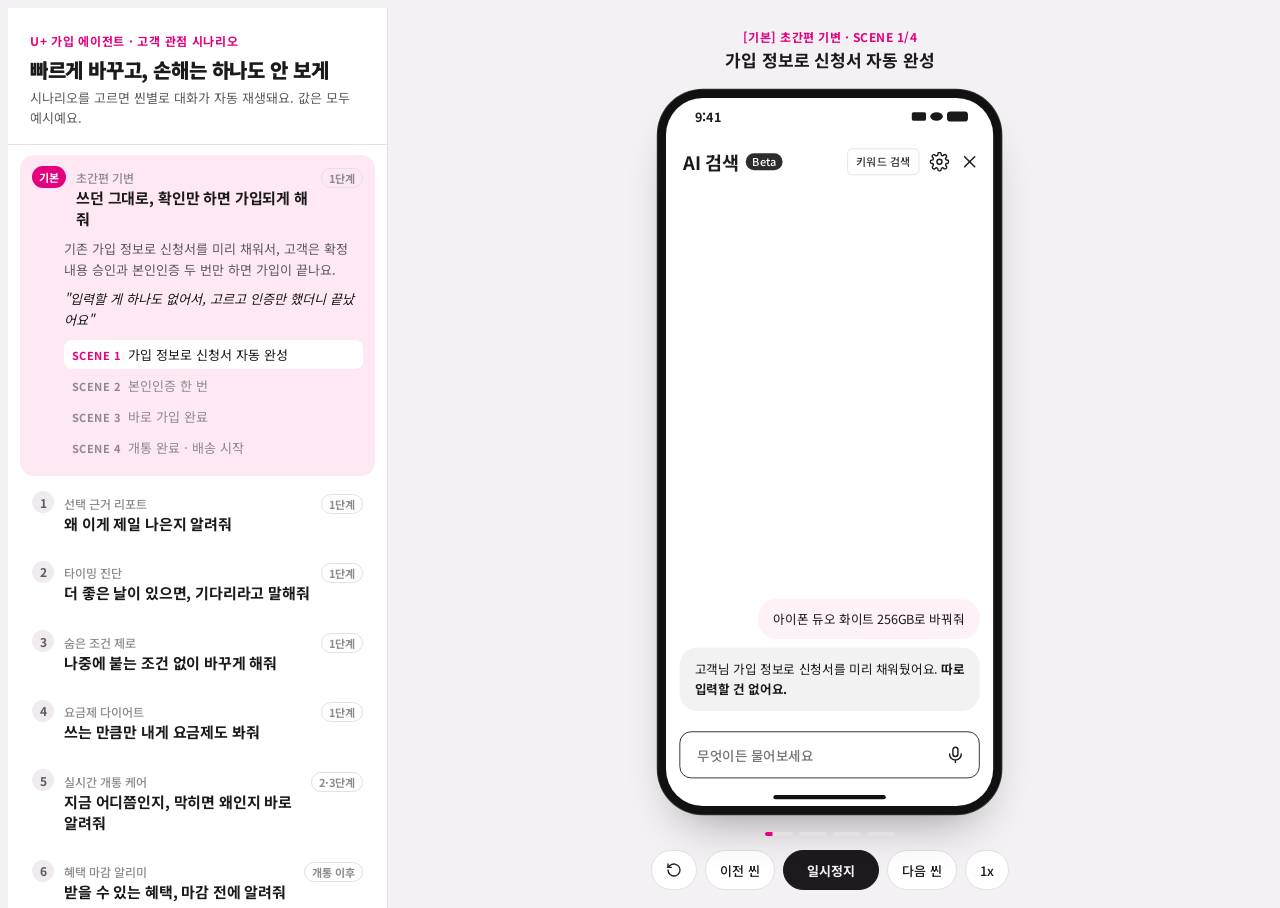
==== index.html @ d5997a5c "가입 에이전트 시나리오 프로토타입 추가 Co-Authored-By: Claude Opus 5.5 <noreply@anthropic.com> Claude-Session: https:" ====
<!doctype html>
<html lang="ko">
<head>
<meta charset="utf-8">
<meta name="viewport" content="width=device-width, initial-scale=1, viewport-fit=cover">
<title>가입 에이전트 시나리오</title>
<link rel="preconnect" href="https://fonts.googleapis.com">
<link rel="preconnect" href="https://fonts.gstatic.com" crossorigin>
<link rel="stylesheet" href="https://fonts.googleapis.com/css2?family=Noto+Sans+KR:wght@400;500;700;900&display=swap">
<link rel="stylesheet" href="src/styles.css">
</head>
<body>

<div class="app">
  <aside class="side">
    <div class="side-head">
      <div class="eyebrow">U+ 가입 에이전트 · 고객 관점 시나리오</div>
      <h1>빠르게 바꾸고, 손해는 하나도 안 보게</h1>
      <p>시나리오를 고르면 씬별로 대화가 자동 재생돼요. 값은 모두 예시예요.</p>
    </div>
    <nav class="list" id="list" aria-label="시나리오 목록"></nav>
  </aside>

  <main class="stage">
    <div class="scene-cap" aria-live="polite">
      <div class="k" id="capK"></div>
      <div class="t" id="capT"></div>
    </div>
    <div class="phone-wrap" id="wrap">
      <div class="phone-box" id="box">
        <div class="phone" id="phone">
          <div class="sb"><span>9:41</span><span class="sb-r"><span style="width:17px;height:10px"></span><span style="width:15px;height:10px;border-radius:50%"></span><span style="width:25px;height:12px;border-radius:4px"></span></span></div>
          <div class="hd">
            <div class="hd-t">AI 검색 <span class="beta">Beta</span></div>
            <div class="kw">키워드 검색</div>
            <svg class="ic" viewBox="0 0 24 24" fill="none" stroke="#1a1a1a" stroke-width="1.7"><circle cx="12" cy="12" r="3"/><path d="M19.4 15a1.7 1.7 0 0 0 .3 1.8l.1.1a2 2 0 1 1-2.8 2.8l-.1-.1a1.7 1.7 0 0 0-1.8-.3 1.7 1.7 0 0 0-1 1.5V21a2 2 0 1 1-4 0v-.1a1.7 1.7 0 0 0-1.1-1.5 1.7 1.7 0 0 0-1.8.3l-.1.1a2 2 0 1 1-2.8-2.8l.1-.1a1.7 1.7 0 0 0 .3-1.8 1.7 1.7 0 0 0-1.5-1H3a2 2 0 1 1 0-4h.1a1.7 1.7 0 0 0 1.5-1.1 1.7 1.7 0 0 0-.3-1.8l-.1-.1a2 2 0 1 1 2.8-2.8l.1.1a1.7 1.7 0 0 0 1.8.3H9a1.7 1.7 0 0 0 1-1.5V3a2 2 0 1 1 4 0v.1a1.7 1.7 0 0 0 1 1.5 1.7 1.7 0 0 0 1.8-.3l.1-.1a2 2 0 1 1 2.8 2.8l-.1.1a1.7 1.7 0 0 0-.3 1.8V9a1.7 1.7 0 0 0 1.5 1H21a2 2 0 1 1 0 4h-.1a1.7 1.7 0 0 0-1.5 1z"/></svg>
            <svg class="ic" viewBox="0 0 24 24" fill="none" stroke="#1a1a1a" stroke-width="1.8" stroke-linecap="round"><path d="M6 6l12 12M18 6L6 18"/></svg>
          </div>
          <div class="conv" id="conv"></div>
          <div class="ib"><div class="ib-f"><span>무엇이든 물어보세요</span>
            <svg class="ic" viewBox="0 0 24 24" fill="none" stroke="#1a1a1a" stroke-width="1.7" stroke-linecap="round"><rect x="9" y="3" width="6" height="11" rx="3"/><path d="M5 11a7 7 0 0 0 14 0M12 18v3"/></svg></div></div>
          <div class="home"></div>
          <div class="push" id="push"><div class="pi">U+</div><div style="flex:1;min-width:0"><div class="pa"><span id="pa">U+ one</span><span>지금</span></div><div class="pt" id="pt"></div><div class="px" id="px"></div></div></div>
        </div>
      </div>
    </div>
    <div class="prog" id="prog"></div>
    <div class="controls">
      <button class="ctl" id="bRestart" aria-label="처음부터"><svg viewBox="0 0 24 24" fill="none" stroke="currentColor" stroke-width="2" stroke-linecap="round"><path d="M3 12a9 9 0 1 0 3-6.7L3 8"/><path d="M3 3v5h5"/></svg></button>
      <button class="ctl" id="bPrev">이전 씬</button>
      <button class="ctl main" id="bPlay">일시정지</button>
      <button class="ctl" id="bNext">다음 씬</button>
      <button class="ctl" id="bSpeed" aria-label="재생 속도">1x</button>
    </div>
  </main>
</div>

<script src="src/icons.js"></script>
<script src="src/scenarios.js"></script>
<script src="src/app.js"></script>
</body>
</html>
---- src/styles.css ----
/* Layout: 좌측 시나리오 패널 + 우측 무대(폰 프레임 자동 재생). 폰 내부는 Figma C안 토큰 그대로, 바깥 페이지만 테마 대응 */
:root{
  --page:#f3f1f3; --panel:#ffffff; --ink:#1c1a1c; --ink-2:#5f5a60; --ink-3:#8f8a90;
  --line:#e4e0e4; --chip:#efebef; --accent:#e5007e; --accent-soft:#fde8f3;
  --f-ui:"Noto Sans KR", "Apple SD Gothic Neo", "Malgun Gothic", system-ui, sans-serif;
  /* Figma C안 (폰 내부 고정 라이트) */
  --c-white:#ffffff; --c-high:#f2f2f2; --c-higher:#e0e0e0; --c-border:#e0e0e0;
  --c-text:#1a1a1a; --c-text-4:#747474; --c-brand-low:#fef1f7; --c-brand:#e5007e;
  --c-warn-bg:#fff4e5; --c-warn:#b45a00;
}
@media (prefers-color-scheme: dark){ :root:not([data-theme="light"]){
  --page:#141214; --panel:#1e1b1e; --ink:#f1edf1; --ink-2:#b5aeb5; --ink-3:#857e86;
  --line:#322d32; --chip:#2a252a; --accent:#ff4fa7; --accent-soft:#3a1a2c; color-scheme:dark }}
:root[data-theme="dark"]{
  --page:#141214; --panel:#1e1b1e; --ink:#f1edf1; --ink-2:#b5aeb5; --ink-3:#857e86;
  --line:#322d32; --chip:#2a252a; --accent:#ff4fa7; --accent-soft:#3a1a2c; color-scheme:dark }

html,body{height:100%}
body{background:var(--page);color:var(--ink);font-family:var(--f-ui);font-size:14px;-webkit-font-smoothing:antialiased}
*{box-sizing:border-box}
button{font-family:inherit;cursor:pointer}
button:focus-visible{outline:2px solid var(--accent);outline-offset:2px}

.app{display:grid;grid-template-columns:minmax(300px,380px) 1fr;height:100%;min-height:640px}

/* ---------- Left panel ---------- */
.side{background:var(--panel);border-right:1px solid var(--line);display:flex;flex-direction:column;min-width:0;overflow:hidden}
.side-head{padding:24px max(22px, env(safe-area-inset-left,0px)) 16px;border-bottom:1px solid var(--line)}
.eyebrow{font-size:12px;font-weight:700;letter-spacing:.06em;color:var(--accent)}
.side-head h1{margin:6px 0 4px;font-size:20px;font-weight:900;letter-spacing:-.02em;text-wrap:balance}
.side-head p{margin:0;font-size:13px;color:var(--ink-2);line-height:1.55}
.list{flex:1;overflow-y:auto;padding:10px 12px 20px;display:flex;flex-direction:column;gap:4px}
.sc{display:block;width:100%;text-align:left;border:0;background:transparent;border-radius:14px;padding:12px 12px;color:inherit}
.sc:hover{background:var(--chip)}
.sc-top{display:flex;gap:10px;align-items:baseline}
.sc-num{flex:none;width:22px;height:22px;border-radius:50%;background:var(--chip);color:var(--ink-2);font-size:12px;font-weight:700;display:grid;place-items:center;transform:translateY(-1px)}
.sc-num.tag{width:auto;min-width:22px;padding:0 7px;border-radius:99px;font-size:11px}
.sc-name{font-size:12px;color:var(--ink-3);font-weight:500}
.sc-title{font-size:15px;font-weight:700;letter-spacing:-.01em;margin-top:1px;line-height:1.4}
.sc-stage{font-size:11px;font-weight:700;color:var(--ink-3);border:1px solid var(--line);border-radius:99px;padding:1px 7px;margin-left:auto;white-space:nowrap}
.sc-body{display:none;padding:10px 0 2px 32px}
.sc.on{background:var(--accent-soft)}
.sc.on .sc-num{background:var(--accent);color:#fff}
.sc.on .sc-body{display:block}
.sc-what{font-size:13px;color:var(--ink-2);line-height:1.6;margin:0 0 8px}
.sc-quote{font-size:13px;line-height:1.6;margin:0 0 10px;font-style:italic;color:var(--ink)}
.scenes{display:flex;flex-direction:column;gap:2px;margin:0;padding:0;list-style:none}
.scenes li{display:flex;gap:8px;align-items:center;font-size:13px;color:var(--ink-3);padding:5px 8px;border-radius:8px}
.scenes li b{font-weight:700;font-size:11px;letter-spacing:.04em;min-width:44px}
.scenes li.cur{color:var(--ink);background:var(--panel)}
.scenes li.cur b{color:var(--accent)}
.scenes li.done{color:var(--ink-2)}

/* ---------- Stage ---------- */
.stage{display:flex;flex-direction:column;align-items:center;justify-content:center;gap:14px;padding:20px max(16px, env(safe-area-inset-right,0px)) 18px max(16px, env(safe-area-inset-left,0px));min-width:0;overflow:hidden}
.scene-cap{text-align:center;min-height:44px}
.scene-cap .k{font-size:12px;font-weight:700;color:var(--accent);letter-spacing:.04em}
.scene-cap .t{font-size:17px;font-weight:700;letter-spacing:-.01em;margin-top:2px}
.phone-wrap{flex:1;min-height:0;width:100%;display:flex;align-items:center;justify-content:center;position:relative}
.phone-box{position:relative;flex:none}
.phone{position:absolute;left:0;top:0;width:390px;height:844px;transform-origin:0 0;background:var(--c-white);border-radius:44px;overflow:hidden;
  box-shadow:0 0 0 10px #111,0 0 0 11px #3a3a3a,0 30px 60px -20px rgba(0,0,0,.45);color:var(--c-text);font-family:var(--f-ui);display:flex;flex-direction:column}
.controls{display:flex;gap:8px;align-items:center;flex-wrap:wrap;justify-content:center}
.ctl{height:40px;min-width:40px;padding:0 14px;border-radius:99px;border:1px solid var(--line);background:var(--panel);color:var(--ink);font-size:13px;font-weight:500;display:inline-flex;align-items:center;justify-content:center;gap:6px}
.ctl:hover{border-color:var(--ink-3)}
.ctl.main{background:var(--ink);color:var(--page);border-color:var(--ink);min-width:96px;font-weight:700}
.ctl svg{width:16px;height:16px}
.prog{display:flex;gap:6px;justify-content:center}
.prog i{width:28px;height:4px;border-radius:2px;background:var(--line);overflow:hidden;position:relative}
.prog i.done{background:var(--ink-3)}
.prog i.cur::after{content:"";position:absolute;inset:0;background:var(--accent);transform-origin:left;transform:scaleX(var(--p,0))}

/* ---------- Phone internals (Figma C안) ---------- */
.sb{height:44px;flex:none;display:flex;align-items:center;justify-content:space-between;padding:0 30px 0 34px;font-size:15px;font-weight:700}
.sb-r{display:flex;gap:5px;align-items:center}
.sb-r span{display:block;background:#1a1a1a;border-radius:2px}
.hd{height:64px;flex:none;display:flex;align-items:center;gap:12px;padding:0 16px 0 20px}
.hd-t{flex:1;display:flex;gap:8px;align-items:center;font-size:22px;font-weight:700;color:#181a1b}
.beta{background:#2d2d2d;color:#fff;font-size:13px;font-weight:500;line-height:18px;padding:1px 8px;border-radius:99px}
.kw{border:1px solid var(--c-border);border-radius:6px;padding:6px 10px;font-size:13px;font-weight:500;color:#333;line-height:18px}
.ic{width:24px;height:24px;flex:none}
.conv{flex:1;min-height:0;overflow-y:auto;display:flex;flex-direction:column;gap:10px;padding:16px 16px 12px;scroll-behavior:smooth;scrollbar-width:none}
.conv::-webkit-scrollbar{display:none}
.conv>:first-child{margin-top:auto}
.ib{flex:none;padding:12px 16px 20px}
.ib-f{height:56px;border:1.5px solid #111;border-radius:14px;display:flex;align-items:center;padding:0 16px 0 20px;font-size:16px;font-weight:500;color:var(--c-text-4)}
.ib-f span{flex:1}
.home{height:5px;width:134px;border-radius:3px;background:#111;margin:0 auto 8px;flex:none}

.u-row{display:flex;justify-content:flex-end}
.u{background:var(--c-brand-low);border-radius:22px;padding:12px 18px;font-size:15px;line-height:24px;max-width:300px}
.a{background:var(--c-high);border-radius:22px;padding:14px 18px;font-size:15px;line-height:24px}
.a b{font-weight:700}
.typing{background:var(--c-high);border-radius:22px;padding:16px 18px;width:72px;display:flex;gap:5px}
.typing i{width:7px;height:7px;border-radius:50%;background:#9a9a9a;animation:blink 1s infinite}
.typing i:nth-child(2){animation-delay:.15s}.typing i:nth-child(3){animation-delay:.3s}
@keyframes blink{0%,80%,100%{opacity:.3}40%{opacity:1}}

.card{background:var(--c-high);border-radius:24px;padding:18px 20px;display:flex;flex-direction:column;gap:14px}
.ch-t{display:flex;gap:8px;align-items:center;font-size:17px;font-weight:700;line-height:25px}
.ch-t svg{width:22px;height:22px;flex:none}
.ch-s{font-size:13px;line-height:19px;color:var(--c-text-4);margin-top:2px}
.rows{display:flex;flex-direction:column;gap:10px}
.row .l{font-size:13px;line-height:19px;color:var(--c-text-4)}
.row .v{font-size:15px;line-height:22px;font-weight:700;margin-top:2px}
.row .v s{color:var(--c-text-4);font-weight:400;text-decoration:line-through}
.rec{background:var(--c-higher);border-radius:16px;padding:14px 16px;font-size:15px;line-height:22px}
.rec b{display:block;margin-bottom:4px}
.quote{border-left:2px solid #c9c9c9;padding-left:12px;font-size:13px;line-height:20px;color:#555}
.reasons{display:flex;flex-direction:column;gap:10px}
.reason{display:flex;gap:10px;font-size:15px;line-height:22px}
.reason .ck{flex:none;width:20px;height:20px;border-radius:50%;background:var(--c-brand);display:grid;place-items:center;margin-top:1px}
.reason .ck svg{width:12px;height:12px}
.reason.warn .ck{background:var(--c-warn)}
.reason small{display:block;font-size:13px;color:var(--c-text-4);line-height:19px}
.warnbox{background:var(--c-warn-bg);border-radius:16px;padding:14px 16px}
.cmp{display:grid;grid-template-columns:1fr 1fr;gap:8px}
.cmp div{background:var(--c-white);border-radius:14px;padding:12px 14px;border:1.5px solid transparent}
.cmp div.win{border-color:var(--c-brand)}
.cmp .l{font-size:12px;color:var(--c-text-4);line-height:18px}
.cmp .v{font-size:16px;font-weight:700;line-height:24px;margin-top:2px;font-variant-numeric:tabular-nums}
.cmp .n{font-size:12px;line-height:18px;margin-top:2px}
.cmp .win .n{color:var(--c-brand);font-weight:700}
.bars{display:flex;align-items:flex-end;gap:8px;height:84px;padding-top:6px}
.bars div{flex:1;display:flex;flex-direction:column;align-items:center;gap:4px;height:100%;justify-content:flex-end}
.bars span{width:100%;background:#bdbdbd;border-radius:6px 6px 2px 2px}
.bars em{font-style:normal;font-size:11px;color:var(--c-text-4)}
.bars .lim{position:relative}
.bar-legend{display:flex;justify-content:space-between;font-size:12px;color:var(--c-text-4)}
.pills{display:flex;gap:8px}
.pill{flex:1;height:48px;border-radius:99px;border:1px solid var(--c-border);background:var(--c-white);font-size:15px;font-weight:500;color:var(--c-text);display:grid;place-items:center;transition:transform .15s}
.pill.p{background:var(--c-brand);border-color:var(--c-brand);color:#fff;font-weight:700}
.pill.press{transform:scale(.95);filter:brightness(.92)}
.steps{display:flex;flex-direction:column;gap:12px}
.st{display:flex;gap:10px}
.st .dot{flex:none;width:20px;height:20px;border-radius:50%;margin-top:1px;display:grid;place-items:center}
.st.done .dot{background:var(--c-brand)} .st.done .dot svg{width:12px;height:12px}
.st.cur .dot{border:2px solid var(--c-brand);background:var(--c-white)}
.st.cur .dot::after{content:"";width:8px;height:8px;border-radius:50%;background:var(--c-brand);animation:blink 1.2s infinite}
.st.todo .dot{background:#dcdcdc}
.st.hold .dot{background:var(--c-warn)} .st.hold .dot svg{width:12px;height:12px}
.st .tt{font-size:15px;font-weight:700;line-height:22px}
.st.todo .tt{color:#9a9a9a;font-weight:500}
.st .dd{font-size:13px;color:var(--c-text-4);line-height:19px}
.st.hold .dd{color:var(--c-warn);font-weight:500}
.ben{display:flex;flex-direction:column;gap:8px}
.ben div{background:var(--c-white);border-radius:14px;padding:12px 14px;display:flex;gap:10px;align-items:center}
.ben .bt{flex:1;min-width:0}
.ben .bt p{margin:0;font-size:15px;font-weight:700;line-height:22px}
.ben .bt span{font-size:13px;color:var(--c-text-4)}
.dday{font-size:12px;font-weight:700;padding:3px 8px;border-radius:99px;background:var(--c-high);color:#555;white-space:nowrap}
.dday.hot{background:var(--c-brand-low);color:var(--c-brand)}
.thumbrow{display:flex;gap:14px;align-items:flex-start}
.thumb{flex:none;width:92px;height:116px;border-radius:14px;background:var(--c-white);display:grid;place-items:center}
.thumb svg{width:44px;height:44px}
.review{background:var(--c-white);border-radius:14px;padding:12px 14px;font-size:15px;line-height:22px}
.review .stars{color:var(--c-brand);letter-spacing:2px;font-size:18px;margin-bottom:4px}

.choice{background:var(--c-high);border-radius:24px;padding:16px 12px 12px;display:flex;flex-direction:column;gap:8px}
.choice .q{font-size:16px;line-height:24px;padding:2px 8px 6px}
.opt{background:var(--c-white);border-radius:16px;padding:10px 14px 10px 12px;display:flex;gap:12px;align-items:center;font-size:15px;line-height:22px;transition:opacity .3s,box-shadow .3s}
.opt .n{flex:none;width:28px;height:28px;border-radius:8px;background:var(--c-high);display:grid;place-items:center;font-size:14px;font-weight:500;color:var(--c-text-4)}
.opt .lb{flex:1}
.opt .cm{width:20px;height:20px;opacity:0}
.opt.sel{box-shadow:inset 0 0 0 1.5px var(--c-brand)}
.opt.sel .lb{font-weight:700}
.opt.sel .cm{opacity:1}
.opt.dim{opacity:.4}

.div{align-self:center;font-size:12px;font-weight:700;color:#777;background:var(--c-high);border-radius:99px;padding:4px 12px;margin:6px 0}

.push{position:absolute;left:10px;right:10px;top:50px;z-index:5;opacity:0;visibility:hidden;background:rgba(250,250,250,.96);backdrop-filter:blur(10px);border-radius:22px;padding:14px 16px;display:flex;gap:12px;box-shadow:0 12px 30px -8px rgba(0,0,0,.3);transform:translateY(-160%);transition:transform .5s cubic-bezier(.2,.9,.3,1.1),opacity .3s,visibility 0s linear .5s}
.push.show{transform:translateY(0);opacity:1;visibility:visible;transition:transform .5s cubic-bezier(.2,.9,.3,1.1),opacity .2s,visibility 0s}
.otp{background:var(--c-white);border-radius:14px;height:52px;display:flex;align-items:center;padding:0 16px;font-size:15px}
.otp span{flex:1;letter-spacing:6px;font-weight:700}
.otp em{font-style:normal;color:var(--c-brand);font-size:14px;font-weight:500}
.cons{display:flex;flex-direction:column;gap:8px}
.cons div{display:flex;gap:8px;align-items:center;font-size:14px}
.cons i{flex:none;width:22px;height:22px;border-radius:6px;background:var(--c-brand);display:grid;place-items:center}
.cons i svg{width:13px;height:13px}
.cons span{flex:1}
.cons u{text-decoration:none;font-size:13px;font-weight:700}
.push .pi{flex:none;width:38px;height:38px;border-radius:10px;background:var(--c-brand);color:#fff;font-weight:900;font-size:13px;display:grid;place-items:center}
.push .pa{font-size:12px;color:#888;display:flex;justify-content:space-between}
.push .pt{font-size:15px;font-weight:700;line-height:21px;margin-top:2px}
.push .px{font-size:14px;line-height:20px;color:#333}

.in{animation:rise .38s cubic-bezier(.2,.8,.3,1) both}
@keyframes rise{from{opacity:0;transform:translateY(12px)}to{opacity:1;transform:none}}
@media (prefers-reduced-motion: reduce){ .in,.typing i,.st.cur .dot::after{animation:none} .push{transition:none} .conv{scroll-behavior:auto} }

/* ---------- Narrow ---------- */
@media (max-width: 860px){
  .app{grid-template-columns:1fr;grid-template-rows:auto 1fr;height:auto;min-height:100%}
  .side{border-right:0;border-bottom:1px solid var(--line);overflow:visible}
  .side-head{padding:18px max(16px, env(safe-area-inset-right,0px)) 12px max(16px, env(safe-area-inset-left,0px))}
  .list{flex-direction:row;overflow-x:auto;overflow-y:visible;padding:10px max(16px, env(safe-area-inset-left,0px));gap:8px;scrollbar-width:none}
  .sc{flex:none;width:min(78vw,300px);border:1px solid var(--line)}
  .sc.on{border-color:transparent}
  .sc .sc-body{display:none}
  .stage{height:calc(100svh - 40px);min-height:560px}
}
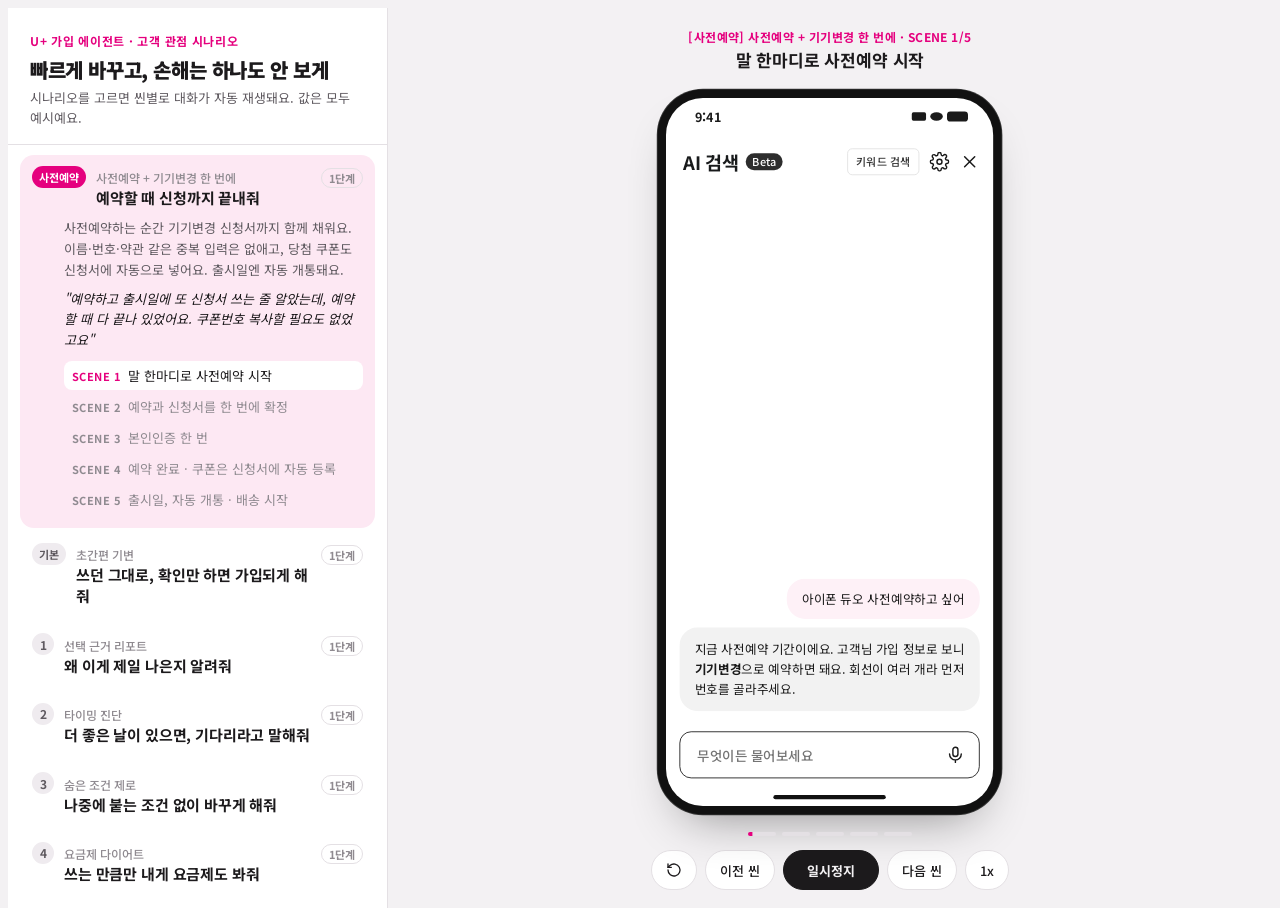
==== commit dc230bc4: "선택지 이미지 · 좌측 이미지 확정 카드로 UI 정리, 전체 iPhone Duo 기준 반영 - 모델/색상 선택지와 혜택 선택지에 이미지 썸네일 추가 - 확정 · 완료 카드를 좌측 " ====
--- a/index.html
+++ b/index.html
@@ -10,7 +10,6 @@
 <link rel="stylesheet" href="src/styles.css">
 </head>
 <body>
-
 <div class="app">
   <aside class="side">
     <div class="side-head">
@@ -54,7 +53,6 @@
     </div>
   </main>
 </div>
-
 <script src="src/icons.js"></script>
 <script src="src/scenarios.js"></script>
 <script src="src/app.js"></script>
--- a/src/styles.css
+++ b/src/styles.css
@@ -114,6 +114,20 @@
 .reason.warn .ck{background:var(--c-warn)}
 .reason small{display:block;font-size:13px;color:var(--c-text-4);line-height:19px}
 .warnbox{background:var(--c-warn-bg);border-radius:16px;padding:14px 16px}
+.hero{background:var(--c-white);border-radius:18px;padding:16px 18px}
+.hero .hv s{font-size:14px;font-weight:400;color:var(--c-text-4);margin-right:6px}
+.hero .hl{font-size:14px;line-height:20px;color:var(--c-text-4)}
+.hero .hv{font-size:21px;line-height:29px;font-weight:700;letter-spacing:-.02em;color:var(--c-brand);margin-top:2px;font-variant-numeric:tabular-nums}
+.meter{display:flex;flex-direction:column;gap:8px;padding:0 2px}
+.meter .mt{display:flex;justify-content:space-between;font-size:13px;color:var(--c-text-4)}
+.meter .mt span:first-child{color:var(--c-text);font-weight:700}
+.meter .mb{height:10px;border-radius:5px;background:var(--c-higher);overflow:hidden}
+.meter .mb i{display:block;height:100%;border-radius:5px;background:var(--c-text)}
+.chips{display:flex;flex-wrap:wrap;gap:6px}
+.chips span{display:inline-flex;align-items:center;gap:5px;background:var(--c-white);border-radius:99px;padding:6px 11px 6px 8px;font-size:13px;font-weight:500;line-height:18px}
+.chips span svg{width:14px;height:14px;padding:2px;border-radius:50%;background:#9a9a9a;box-sizing:border-box}
+.chips span.hot{background:var(--c-brand-low);color:var(--c-brand);font-weight:700}
+.chips span.hot svg{background:var(--c-brand)}
 .cmp{display:grid;grid-template-columns:1fr 1fr;gap:8px}
 .cmp div{background:var(--c-white);border-radius:14px;padding:12px 14px;border:1.5px solid transparent}
 .cmp div.win{border-color:var(--c-brand)}
@@ -144,15 +158,30 @@
 .st .dd{font-size:13px;color:var(--c-text-4);line-height:19px}
 .st.hold .dd{color:var(--c-warn);font-weight:500}
 .ben{display:flex;flex-direction:column;gap:8px}
+.ben-l{margin:4px 2px 0;font-size:13px;line-height:19px;color:var(--c-text-4)}
 .ben div{background:var(--c-white);border-radius:14px;padding:12px 14px;display:flex;gap:10px;align-items:center}
 .ben .bt{flex:1;min-width:0}
 .ben .bt p{margin:0;font-size:15px;font-weight:700;line-height:22px}
 .ben .bt span{font-size:13px;color:var(--c-text-4)}
 .dday{font-size:12px;font-weight:700;padding:3px 8px;border-radius:99px;background:var(--c-high);color:#555;white-space:nowrap}
 .dday.hot{background:var(--c-brand-low);color:var(--c-brand)}
+.ch{display:flex;gap:12px;align-items:flex-start}
+.ch-m{flex:1;min-width:0}
+.hthumb{flex:none;width:52px;height:60px;border-radius:12px;background:var(--c-white);display:grid;place-items:center}
+.hthumb svg{width:40px;height:52px}
+.row .v small{font-size:12px;font-weight:400;color:var(--c-text-4)}
 .thumbrow{display:flex;gap:14px;align-items:flex-start}
-.thumb{flex:none;width:92px;height:116px;border-radius:14px;background:var(--c-white);display:grid;place-items:center}
-.thumb svg{width:44px;height:44px}
+.thumb{flex:none;width:104px;height:136px;border-radius:16px;background:linear-gradient(160deg,#ffffff,#eef0f3);display:grid;place-items:center}
+.thumb svg{width:66px;height:88px}
+.row.hl .v{color:var(--c-brand);font-size:17px;line-height:24px}
+.row.hl .v s{font-size:13px;color:var(--c-text-4);font-weight:400;margin-right:4px}
+.opt.pic{padding:8px 12px 8px 8px;gap:12px}
+.opt.pic .im{flex:none;width:64px;height:64px;border-radius:12px;background:linear-gradient(160deg,#ffffff,#eceef2);display:grid;place-items:center;box-shadow:inset 0 0 0 1px #ececec}
+.opt.pic .im svg{width:44px;height:58px}
+.opt.pic .im svg[viewBox="0 0 24 24"]{width:28px;height:28px}
+.opt.pic .lb{display:flex;flex-direction:column;gap:2px;min-width:0}
+.opt.pic .lb b{font-size:15px;line-height:22px;font-weight:700}
+.opt.pic .lb small{font-size:13px;line-height:18px;color:var(--c-text-4)}
 .review{background:var(--c-white);border-radius:14px;padding:12px 14px;font-size:15px;line-height:22px}
 .review .stars{color:var(--c-brand);letter-spacing:2px;font-size:18px;margin-bottom:4px}
 
